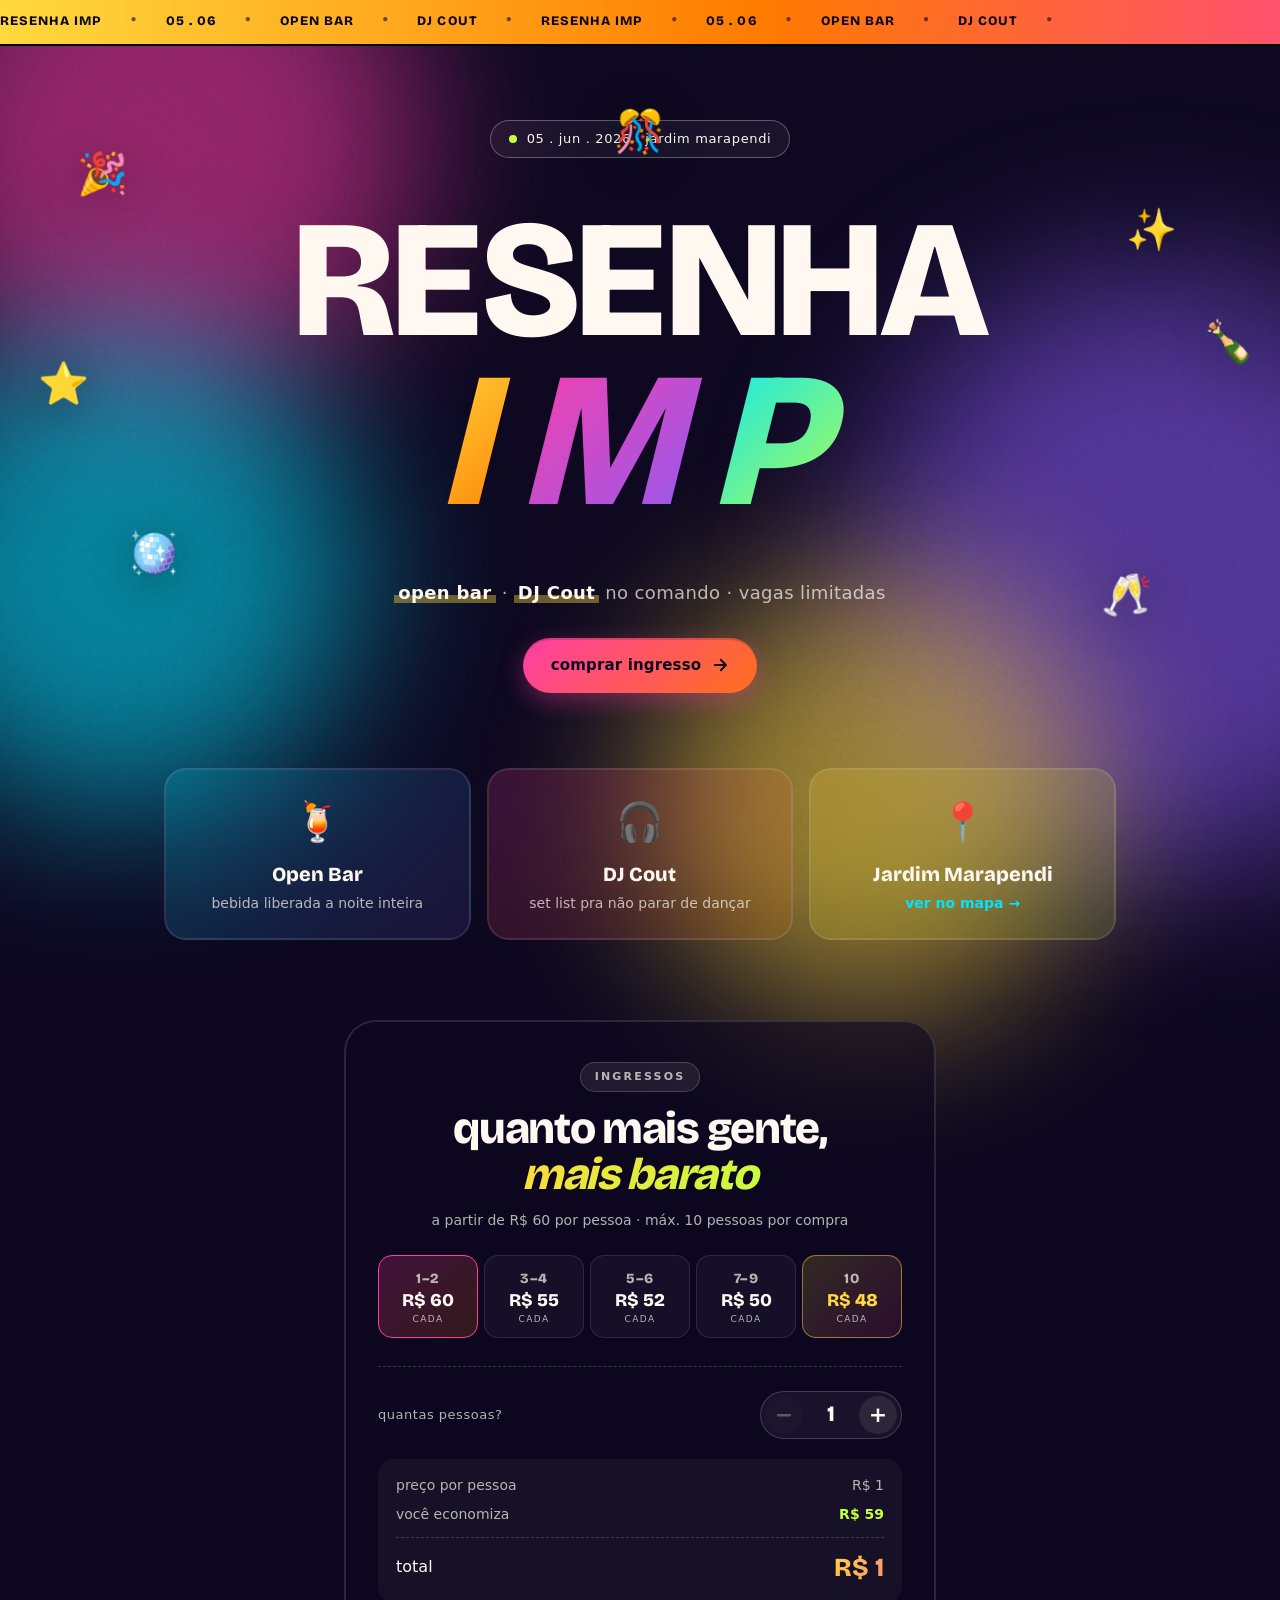
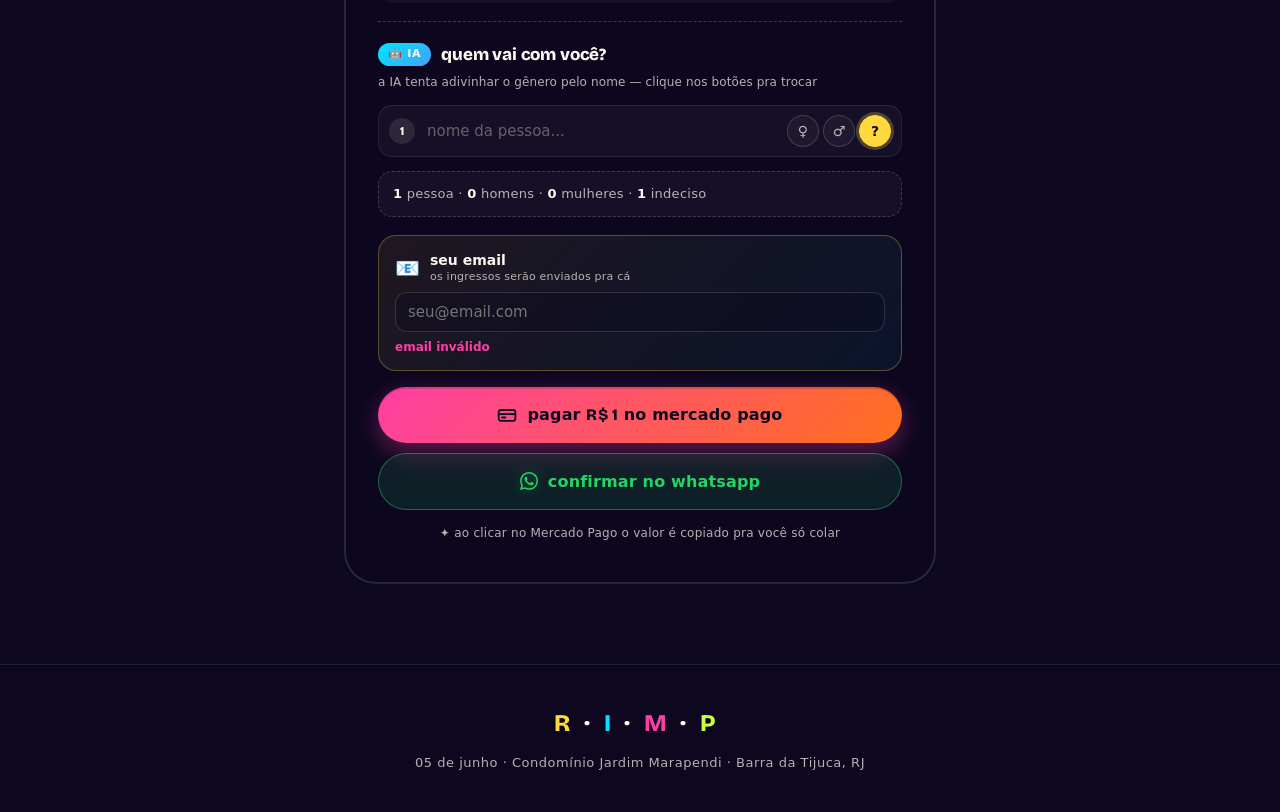
==== index.html @ 580756a3 "Add files via upload setup" ====
<!DOCTYPE html>
<html lang="pt-BR">
<head>
<meta charset="UTF-8" />
<meta name="viewport" content="width=device-width, initial-scale=1.0" />
<meta name="description" content="RESENHA IMP — 5 de junho · Jardim Marapendi · Open Bar · DJ Cout" />
<title>RESENHA IMP · 05.06</title>
<link rel="preconnect" href="https://fonts.googleapis.com" />
<link rel="preconnect" href="https://fonts.gstatic.com" crossorigin />
<link href="https://fonts.googleapis.com/css2?family=Bricolage+Grotesque:opsz,wght@12..96,400;12..96,600;12..96,800&family=Space+Grotesque:wght@400;500;700&family=Caveat:wght@500;700&display=swap" rel="stylesheet" />
<link rel="stylesheet" href="styles.css" />
</head>
<body>

<!-- BLOBS DE FUNDO -->
<div class="blob blob-1"></div>
<div class="blob blob-2"></div>
<div class="blob blob-3"></div>
<div class="blob blob-4"></div>
<div class="grain"></div>

<!-- TICKER -->
<div class="ticker">
  <div class="ticker-track">
    <span>RESENHA IMP</span><span class="dot">●</span>
    <span>05 . 06</span><span class="dot">●</span>
    <span>OPEN BAR</span><span class="dot">●</span>
    <span>DJ COUT</span><span class="dot">●</span>
    <span>RESENHA IMP</span><span class="dot">●</span>
    <span>05 . 06</span><span class="dot">●</span>
    <span>OPEN BAR</span><span class="dot">●</span>
    <span>DJ COUT</span><span class="dot">●</span>
  </div>
</div>

<!-- HERO -->
<header class="hero">
  <div class="floaters" aria-hidden="true">
    <span class="floater" style="--top: 14%; --left: 6%;  --d: 0s;">🎉</span>
    <span class="floater" style="--top: 22%; --left: 88%; --d: 0.6s;">✨</span>
    <span class="floater" style="--top: 68%; --left: 10%; --d: 1.2s;">🪩</span>
    <span class="floater" style="--top: 74%; --left: 86%; --d: 1.8s;">🥂</span>
    <span class="floater" style="--top: 8%;  --left: 48%; --d: 2.4s;">🎊</span>
    <span class="floater" style="--top: 44%; --left: 3%;  --d: 3s;">⭐</span>
    <span class="floater" style="--top: 38%; --left: 94%; --d: 3.6s;">🍾</span>
  </div>

  <div class="hero-tag">
    <span class="pulse"></span>
    <span>05 . jun . 2026 · jardim marapendi</span>
  </div>

  <h1 class="hero-title">
    <span class="word">RE</span><span class="word">SE</span><span class="word">NHA</span>
    <span class="hero-imp">
      <span class="imp-letter l1">I</span><span class="imp-letter l2">M</span><span class="imp-letter l3">P</span>
    </span>
  </h1>

  <p class="hero-sub">
    <strong>open bar</strong> · <strong>DJ Cout</strong> no comando · vagas limitadas
  </p>

  <div class="hero-cta">
    <a href="#ingressos" class="btn btn-primary">
      <span>comprar ingresso</span>
      <svg viewBox="0 0 24 24" width="18" height="18" fill="none" stroke="currentColor" stroke-width="2.5" stroke-linecap="round" stroke-linejoin="round"><path d="M5 12h14M13 5l7 7-7 7"/></svg>
    </a>
  </div>
</header>

<!-- HIGHLIGHTS COMPACTOS -->
<section class="highlights">
  <div class="hl-card hl-bar">
    <div class="hl-emoji">🍹</div>
    <h3>Open Bar</h3>
    <p>bebida liberada a noite inteira</p>
  </div>
  <div class="hl-card hl-dj">
    <div class="hl-emoji">🎧</div>
    <h3>DJ Cout</h3>
    <p>set list pra não parar de dançar</p>
  </div>
  <div class="hl-card hl-place">
    <div class="hl-emoji">📍</div>
    <h3>Jardim Marapendi</h3>
    <p><a href="https://www.google.com/maps/search/?api=1&query=Condomínio+Jardim+Marapendi+Barra+da+Tijuca" target="_blank" rel="noopener">ver no mapa →</a></p>
  </div>
</section>

<!-- INGRESSOS -->
<section class="tix" id="ingressos">
  <div class="tix-card">
    <span class="kicker">ingressos</span>
    <h2>quanto mais gente, <em>mais barato</em></h2>
    <p class="tix-sub">a partir de R$ 60 por pessoa · máx. 10 pessoas por compra</p>

    <!-- FAIXAS DE PREÇO POR PESSOA -->
    <div class="tier-grid">
      <div class="tier"><span class="tier-n">1–2</span><span class="tier-pp">R$ 60</span><span class="tier-each">cada</span></div>
      <div class="tier"><span class="tier-n">3–4</span><span class="tier-pp">R$ 55</span><span class="tier-each">cada</span></div>
      <div class="tier"><span class="tier-n">5–6</span><span class="tier-pp">R$ 52</span><span class="tier-each">cada</span></div>
      <div class="tier"><span class="tier-n">7–9</span><span class="tier-pp">R$ 50</span><span class="tier-each">cada</span></div>
      <div class="tier tier-best"><span class="tier-n">10</span><span class="tier-pp">R$ 48</span><span class="tier-each">cada</span></div>
    </div>

    <!-- CALCULADORA -->
    <div class="calc">
      <div class="calc-row">
        <span class="calc-label">quantas pessoas?</span>
        <div class="counter">
          <button type="button" class="cbtn" id="minus" aria-label="diminuir">−</button>
          <span class="count" id="qty">1</span>
          <button type="button" class="cbtn" id="plus" aria-label="aumentar">+</button>
        </div>
      </div>

      <div class="calc-break">
        <div class="brk"><span>preço por pessoa</span><span id="perPerson">R$ 60</span></div>
        <div class="brk brk-disc"><span>você economiza</span><span id="discount">R$ 0</span></div>
        <div class="brk brk-total"><span>total</span><span id="total">R$ 60</span></div>
      </div>

      <!-- LISTA DE NOMES + IA DE GÊNERO -->
      <div class="names-block">
        <div class="names-head">
          <span class="ai-tag">🤖 IA</span>
          <span class="names-title">quem vai com você?</span>
        </div>
        <p class="names-hint">a IA tenta adivinhar o gênero pelo nome — clique nos botões pra trocar</p>
        <div class="names-list" id="namesList"></div>
        <div class="names-summary" id="namesSummary">—</div>
      </div>

      <!-- EMAIL — pra receber os ingressos -->
      <div class="email-block">
        <label class="email-label" for="buyerEmail">
          <span class="email-icon">📧</span>
          <span class="email-text">
            <strong>seu email</strong>
            <small>os ingressos serão enviados pra cá</small>
          </span>
        </label>
        <input type="email" id="buyerEmail" class="email-input" placeholder="seu@email.com" autocomplete="email" required inputmode="email" />
        <span class="email-error" id="emailError" hidden>email inválido</span>
      </div>

      <div class="pay-stack">
        <button type="button" class="btn btn-primary big" onclick="pagarMP()">
          <svg viewBox="0 0 24 24" width="20" height="20" fill="none" stroke="currentColor" stroke-width="2.2" stroke-linecap="round" stroke-linejoin="round"><rect x="2" y="6" width="20" height="13" rx="2.5"/><path d="M2 11h20"/><path d="M6 15h4"/></svg>
          <span>pagar <strong id="mpAmount">R$ 60</strong> no mercado pago</span>
        </button>
        <button type="button" class="btn btn-wa big" onclick="comprar()">
          <svg viewBox="0 0 24 24" width="18" height="18" fill="currentColor"><path d="M20.52 3.48A11.78 11.78 0 0 0 12.06 0C5.5 0 .17 5.32.17 11.88c0 2.09.55 4.13 1.59 5.93L0 24l6.35-1.66a11.86 11.86 0 0 0 5.7 1.45h.01c6.55 0 11.88-5.33 11.88-11.88 0-3.17-1.23-6.15-3.42-8.43Zm-8.46 18.27a9.85 9.85 0 0 1-5.02-1.37l-.36-.21-3.77.99 1.01-3.67-.23-.38a9.86 9.86 0 1 1 18.27-5.23c0 5.43-4.41 9.87-9.9 9.87Zm5.42-7.39c-.3-.15-1.76-.87-2.03-.97s-.47-.15-.67.15-.77.97-.94 1.17c-.17.2-.35.22-.65.07-.3-.15-1.25-.46-2.38-1.47-.88-.78-1.47-1.74-1.64-2.04-.17-.3-.02-.46.13-.61.13-.13.3-.35.45-.52.15-.17.2-.3.3-.5.1-.2.05-.37-.02-.52-.07-.15-.67-1.62-.92-2.21-.24-.58-.49-.5-.67-.51l-.57-.01c-.2 0-.52.07-.79.37-.27.3-1.04 1.02-1.04 2.49 0 1.47 1.07 2.89 1.22 3.09.15.2 2.1 3.21 5.09 4.5.71.31 1.27.5 1.7.64.71.23 1.36.2 1.87.12.57-.08 1.76-.72 2.01-1.41.25-.69.25-1.28.17-1.41-.07-.13-.27-.2-.57-.35Z"/></svg>
          <span>confirmar no whatsapp</span>
        </button>
      </div>

      <p class="pay-tip">✦ ao clicar no Mercado Pago o valor é copiado pra você só colar</p>
    </div>
  </div>
</section>

<!-- TOAST -->
<div class="toast" id="toast"></div>

<!-- FOOTER -->
<footer class="footer">
  <div class="footer-mark">
    <span>R</span><span>·</span><span>I</span><span>·</span><span>M</span><span>·</span><span>P</span>
  </div>
  <p>05 de junho · Condomínio Jardim Marapendi · Barra da Tijuca, RJ</p>
</footer>

<script src="script.js"></script>
</body>
</html>
---- styles.css ----
/* ============================================
   RESENHA IMP — STYLES
============================================ */

:root {
  --pink: #ff3ea5;
  --yellow: #ffd93d;
  --cyan: #00e5ff;
  --purple: #8b5cf6;
  --orange: #ff7a00;
  --lime: #c5ff3d;
  --bg: #0d0820;
  --ink: #fff8f0;
  --ink-soft: rgba(255, 248, 240, 0.7);
}

* { box-sizing: border-box; margin: 0; padding: 0; }

html { scroll-behavior: smooth; }

body {
  font-family: 'Space Grotesque', -apple-system, system-ui, sans-serif;
  background: var(--bg);
  color: var(--ink);
  overflow-x: hidden;
  position: relative;
  min-height: 100vh;
  line-height: 1.5;
}

/* ===== BLOBS DE FUNDO ===== */
.blob {
  position: fixed;
  border-radius: 50%;
  filter: blur(80px);
  opacity: 0.55;
  z-index: 0;
  pointer-events: none;
  will-change: transform;
}
.blob-1 { width: 520px; height: 520px; background: var(--pink); top: -120px; left: -100px; animation: float 18s ease-in-out infinite; }
.blob-2 { width: 600px; height: 600px; background: var(--purple); top: 30%; right: -180px; animation: float 22s ease-in-out infinite reverse; }
.blob-3 { width: 480px; height: 480px; background: var(--cyan); bottom: 10%; left: -120px; animation: float 20s ease-in-out infinite; animation-delay: -5s; }
.blob-4 { width: 440px; height: 440px; background: var(--yellow); bottom: -120px; right: 15%; animation: float 24s ease-in-out infinite reverse; animation-delay: -8s; }

@keyframes float {
  0%, 100% { transform: translate(0, 0) scale(1); }
  33% { transform: translate(60px, -40px) scale(1.08); }
  66% { transform: translate(-40px, 60px) scale(0.95); }
}

/* ===== GRÃO ===== */
.grain {
  position: fixed;
  inset: 0;
  z-index: 1;
  pointer-events: none;
  opacity: 0.08;
  mix-blend-mode: overlay;
  background-image: url("data:image/svg+xml,%3Csvg viewBox='0 0 200 200' xmlns='http://www.w3.org/2000/svg'%3E%3Cfilter id='n'%3E%3CfeTurbulence type='fractalNoise' baseFrequency='0.9' numOctaves='3'/%3E%3C/filter%3E%3Crect width='100%25' height='100%25' filter='url(%23n)'/%3E%3C/svg%3E");
}

/* ===== TICKER ===== */
.ticker {
  position: relative;
  z-index: 5;
  background: linear-gradient(90deg, var(--yellow), var(--orange), var(--pink), var(--purple), var(--cyan), var(--yellow));
  background-size: 300% 100%;
  animation: hueShift 8s linear infinite;
  border-bottom: 2px solid #000;
  overflow: hidden;
  padding: 12px 0;
}

@keyframes hueShift {
  to { background-position: 300% 0; }
}

.ticker-track {
  display: flex;
  gap: 28px;
  white-space: nowrap;
  animation: tick 24s linear infinite;
  font-family: 'Bricolage Grotesque', sans-serif;
  font-weight: 800;
  letter-spacing: 0.08em;
  font-size: 13px;
  color: #0d0820;
  text-transform: uppercase;
}
.ticker-track .dot { font-size: 10px; opacity: 0.6; }

@keyframes tick {
  to { transform: translateX(-50%); }
}

/* ===== HERO ===== */
.hero {
  position: relative;
  z-index: 2;
  min-height: 78vh;
  display: flex;
  flex-direction: column;
  align-items: center;
  justify-content: center;
  padding: 50px 24px 30px;
  text-align: center;
}

.hero-tag {
  display: inline-flex;
  align-items: center;
  gap: 10px;
  padding: 8px 18px;
  border: 1.5px solid rgba(255, 248, 240, 0.3);
  border-radius: 100px;
  backdrop-filter: blur(12px);
  background: rgba(255, 248, 240, 0.05);
  font-size: 13px;
  letter-spacing: 0.05em;
  margin-bottom: 28px;
  text-transform: lowercase;
}
.pulse {
  width: 8px; height: 8px;
  background: var(--lime);
  border-radius: 50%;
  box-shadow: 0 0 0 0 var(--lime);
  animation: pulse 2s infinite;
}
@keyframes pulse {
  0% { box-shadow: 0 0 0 0 rgba(197, 255, 61, 0.6); }
  70% { box-shadow: 0 0 0 12px rgba(197, 255, 61, 0); }
  100% { box-shadow: 0 0 0 0 rgba(197, 255, 61, 0); }
}

.hero-title {
  position: relative;
  z-index: 2;
  font-family: 'Bricolage Grotesque', sans-serif;
  font-weight: 800;
  font-size: clamp(56px, 13vw, 184px);
  line-height: 0.9;
  letter-spacing: -0.02em;
  margin-bottom: 22px;
  text-transform: uppercase;
  padding: 0.12em 0.04em;
}
.word {
  display: inline-block;
  color: var(--ink);
  padding: 0 0.01em;
  transition: transform 0.4s cubic-bezier(.2,.8,.2,1);
  animation: letterIn 0.8s cubic-bezier(.34,1.56,.64,1) backwards;
}
.word:nth-of-type(1) { animation-delay: 0.05s; }
.word:nth-of-type(2) { animation-delay: 0.15s; }
.word:nth-of-type(3) { animation-delay: 0.25s; }
.word:hover { transform: translateY(-10px) rotate(-3deg); }

.hero-imp {
  display: block;
  margin-top: -0.05em;
  font-size: 1.15em;
  letter-spacing: 0;
  padding: 0 0.04em;
  animation: impWobble 8s ease-in-out infinite;
}
@keyframes impWobble {
  0%, 100% { transform: rotate(0); }
  25% { transform: rotate(-1deg); }
  75% { transform: rotate(1deg); }
}

.imp-letter {
  display: inline-block;
  font-style: italic;
  padding: 0.05em 0.18em 0.05em 0.05em;
  margin-right: -0.05em;
  background-size: 200% 200%;
  -webkit-background-clip: text;
  background-clip: text;
  color: transparent;
  animation: shine 3s ease-in-out infinite, letterIn 0.8s cubic-bezier(.34,1.56,.64,1) backwards;
  transition: transform 0.3s;
}
.l1 { background-image: linear-gradient(135deg, var(--yellow), var(--orange), var(--pink)); animation-delay: 0s, 0.5s; }
.l2 { background-image: linear-gradient(135deg, var(--pink), var(--purple), var(--cyan));   animation-delay: 0.4s, 0.6s; }
.l3 { background-image: linear-gradient(135deg, var(--cyan), var(--lime), var(--yellow));   animation-delay: 0.8s, 0.7s; }

@keyframes shine {
  0%, 100% { background-position: 0% 50%; }
  50% { background-position: 100% 50%; }
}
@keyframes letterIn {
  from { opacity: 0; transform: translateY(60px) scale(0.6) rotate(-12deg); }
  to   { opacity: 1; transform: translateY(0)    scale(1)   rotate(0); }
}

/* ===== FLOATERS (decorações flutuantes) ===== */
.floaters {
  position: absolute;
  inset: 0;
  pointer-events: none;
  z-index: 1;
  overflow: hidden;
}
.floater {
  position: absolute;
  top: var(--top);
  left: var(--left);
  font-size: clamp(22px, 3.2vw, 42px);
  filter: drop-shadow(0 8px 22px rgba(0, 0, 0, 0.35));
  animation: floatBob 6s ease-in-out infinite;
  animation-delay: var(--d);
  will-change: transform;
}
@keyframes floatBob {
  0%, 100% { transform: translateY(0) rotate(-10deg) scale(1); }
  50%      { transform: translateY(-32px) rotate(14deg) scale(1.1); }
}

.hero-sub {
  font-size: clamp(15px, 1.8vw, 18px);
  max-width: 520px;
  color: var(--ink-soft);
  margin-bottom: 32px;
  letter-spacing: 0.02em;
}
.hero-sub strong {
  color: var(--ink);
  font-weight: 700;
  background: linear-gradient(180deg, transparent 60%, rgba(255, 217, 61, 0.4) 60%);
  padding: 0 4px;
}

.hero-cta {
  display: flex;
  gap: 14px;
  flex-wrap: wrap;
  justify-content: center;
}

.btn {
  display: inline-flex;
  align-items: center;
  gap: 10px;
  padding: 16px 28px;
  border-radius: 100px;
  font-weight: 600;
  font-size: 15px;
  text-decoration: none;
  cursor: pointer;
  border: none;
  font-family: inherit;
  transition: transform 0.25s cubic-bezier(.2,.8,.2,1), box-shadow 0.25s;
  letter-spacing: 0.01em;
}
.btn-primary {
  position: relative;
  background: linear-gradient(135deg, var(--pink), var(--orange) 60%, var(--yellow));
  background-size: 200% 200%;
  color: #0d0820;
  box-shadow: 0 8px 24px rgba(255, 62, 165, 0.35), 0 2px 0 rgba(0,0,0,0.15) inset;
  animation: btnShine 4s ease-in-out infinite;
}
@keyframes btnShine {
  0%, 100% { background-position: 0% 50%; }
  50%      { background-position: 100% 50%; }
}
.btn-primary:hover {
  transform: translateY(-3px) scale(1.02);
  box-shadow: 0 14px 32px rgba(255, 62, 165, 0.5);
}
.btn-primary:not(.big) svg { animation: arrowBob 1.6s ease-in-out infinite; }
@keyframes arrowBob {
  0%, 100% { transform: translateX(0); }
  50%      { transform: translateX(4px); }
}

.btn.big {
  width: 100%;
  justify-content: center;
  padding: 18px;
  font-size: 16px;
}
.btn-primary.big {
  animation: btnGlow 3s ease-in-out infinite, btnShine 4s ease-in-out infinite;
}
@keyframes btnGlow {
  0%, 100% { box-shadow: 0 8px 24px rgba(255, 62, 165, 0.35), 0 2px 0 rgba(0,0,0,0.15) inset; }
  50%      { box-shadow: 0 14px 44px rgba(255, 62, 165, 0.65), 0 0 60px rgba(255, 217, 61, 0.35), 0 2px 0 rgba(0,0,0,0.15) inset; }
}

/* ===== CAMPO DE EMAIL ===== */
.email-block {
  margin-bottom: 16px;
  padding: 16px 16px 12px;
  border-radius: 18px;
  background: linear-gradient(135deg, rgba(255, 217, 61, 0.08), rgba(0, 229, 255, 0.06));
  border: 1.5px solid rgba(255, 217, 61, 0.3);
}
.email-label {
  display: flex;
  align-items: center;
  gap: 10px;
  margin-bottom: 8px;
  cursor: pointer;
}
.email-icon { font-size: 20px; }
.email-text { display: flex; flex-direction: column; line-height: 1.2; }
.email-text strong { font-size: 14px; color: var(--ink); font-weight: 700; }
.email-text small { font-size: 11px; color: var(--ink-soft); letter-spacing: 0.02em; margin-top: 2px; }
.email-input {
  width: 100%;
  padding: 10px 12px;
  border-radius: 12px;
  border: 1.5px solid rgba(255, 248, 240, 0.15);
  background: rgba(13, 8, 32, 0.4);
  color: var(--ink);
  font-family: inherit;
  font-size: 15px;
  transition: border-color 0.2s, background 0.2s;
}
.email-input:focus {
  outline: none;
  border-color: var(--yellow);
  background: rgba(13, 8, 32, 0.6);
}
.email-input.invalid {
  border-color: var(--pink);
  background: rgba(255, 62, 165, 0.06);
}
.email-error {
  display: inline-block;
  margin-top: 6px;
  font-size: 12px;
  color: var(--pink);
  font-weight: 600;
}

/* ===== STACK DE PAGAMENTO + WHATSAPP ===== */
.pay-stack {
  display: flex;
  flex-direction: column;
  gap: 10px;
  margin-bottom: 14px;
}
.btn-primary.big strong {
  font-weight: 800;
  font-family: 'Bricolage Grotesque', sans-serif;
  letter-spacing: 0.01em;
}
#mpAmount.bump {
  display: inline-block;
  animation: popTotal 0.4s cubic-bezier(.34,1.56,.64,1);
}

.btn-wa {
  background: rgba(37, 211, 102, 0.12);
  color: #25D366;
  border: 1.5px solid rgba(37, 211, 102, 0.45);
  backdrop-filter: blur(10px);
  transition: background 0.25s, transform 0.25s, box-shadow 0.25s;
}
.btn-wa:hover {
  background: rgba(37, 211, 102, 0.22);
  transform: translateY(-3px);
  box-shadow: 0 10px 28px rgba(37, 211, 102, 0.25);
}
.btn-wa svg {
  filter: drop-shadow(0 0 6px rgba(37, 211, 102, 0.4));
}

.pay-tip {
  font-size: 12px;
  color: var(--ink-soft);
  text-align: center;
  letter-spacing: 0.02em;
  margin-top: 4px;
}

/* ===== BLOCO DE NOMES + IA (INLINE) ===== */
.names-block {
  border-top: 1px dashed rgba(255, 248, 240, 0.2);
  padding-top: 20px;
  margin-top: 6px;
  margin-bottom: 18px;
  text-align: left;
}
.names-head {
  display: flex;
  align-items: center;
  gap: 10px;
  margin-bottom: 6px;
}
.names-title {
  font-family: 'Bricolage Grotesque', sans-serif;
  font-weight: 800;
  font-size: 17px;
  letter-spacing: -0.01em;
  color: var(--ink);
}
.names-hint {
  font-size: 12px;
  color: var(--ink-soft);
  margin-bottom: 14px;
  letter-spacing: 0.01em;
}
.ai-tag {
  display: inline-block;
  padding: 3px 10px;
  border-radius: 100px;
  background: linear-gradient(135deg, var(--cyan), var(--purple));
  background-size: 200% 200%;
  color: white;
  font-size: 11px;
  font-weight: 700;
  letter-spacing: 0.06em;
  text-transform: uppercase;
  animation: shine 3s ease-in-out infinite;
}

.names-list {
  display: flex;
  flex-direction: column;
  gap: 8px;
  margin-bottom: 14px;
}
.name-row {
  display: flex;
  align-items: center;
  gap: 8px;
  padding: 8px 10px;
  border-radius: 14px;
  background: rgba(255, 248, 240, 0.04);
  border: 1.5px solid rgba(255, 248, 240, 0.08);
  transition: border-color 0.25s, background 0.25s;
  flex-wrap: wrap;
  animation: rowIn 0.45s cubic-bezier(.34,1.56,.64,1);
}
@keyframes rowIn {
  from { opacity: 0; transform: translateY(-12px) scale(0.96); }
  to   { opacity: 1; transform: translateY(0)     scale(1); }
}
.name-row:focus-within {
  border-color: rgba(255, 62, 165, 0.45);
  background: rgba(255, 62, 165, 0.05);
}

.name-num {
  width: 26px;
  height: 26px;
  border-radius: 50%;
  background: rgba(255, 248, 240, 0.1);
  color: var(--ink);
  font-family: 'Bricolage Grotesque', sans-serif;
  font-weight: 800;
  font-size: 12px;
  display: flex;
  align-items: center;
  justify-content: center;
  flex-shrink: 0;
}
.name-input {
  flex: 1;
  min-width: 100px;
  padding: 8px 4px;
  background: transparent;
  border: none;
  color: var(--ink);
  font-family: inherit;
  font-size: 15px;
}
.name-input:focus { outline: none; }
.name-input::placeholder { color: rgba(255, 248, 240, 0.35); }

.ai-mark {
  display: inline-flex;
  align-items: center;
  font-size: 11px;
  color: var(--cyan);
  opacity: 0;
  transition: opacity 0.3s;
  flex-shrink: 0;
}
.name-row.predicted .ai-mark { opacity: 0.85; }
.name-row.manual   .ai-mark { opacity: 0; }

.gender-pills {
  display: flex;
  gap: 4px;
  flex-shrink: 0;
}
.gp {
  width: 32px;
  height: 32px;
  border-radius: 50%;
  border: 1.5px solid rgba(255, 248, 240, 0.16);
  background: rgba(255, 248, 240, 0.04);
  color: var(--ink-soft);
  font-size: 14px;
  font-weight: 700;
  cursor: pointer;
  transition: all 0.25s cubic-bezier(.34,1.56,.64,1);
  font-family: inherit;
  display: flex;
  align-items: center;
  justify-content: center;
  padding: 0;
}
.gp:hover { transform: scale(1.1); border-color: rgba(255, 248, 240, 0.4); }

.gp[data-g="F"].active { background: var(--pink);   color: white;   border-color: var(--pink);   box-shadow: 0 0 0 3px rgba(255, 62, 165, 0.25); }
.gp[data-g="M"].active { background: var(--cyan);   color: #0d0820; border-color: var(--cyan);   box-shadow: 0 0 0 3px rgba(0, 229, 255, 0.25); }
.gp[data-g="?"].active { background: var(--yellow); color: #0d0820; border-color: var(--yellow); box-shadow: 0 0 0 3px rgba(255, 217, 61, 0.25); }
.gp.active { animation: gpPop 0.4s cubic-bezier(.34,1.56,.64,1); }
@keyframes gpPop {
  0%   { transform: scale(1); }
  50%  { transform: scale(1.25); }
  100% { transform: scale(1); }
}

.names-summary {
  padding: 12px 14px;
  border-radius: 14px;
  background: rgba(255, 248, 240, 0.04);
  border: 1px dashed rgba(255, 248, 240, 0.18);
  font-size: 13px;
  color: var(--ink-soft);
  margin-bottom: 16px;
  letter-spacing: 0.02em;
}
.names-summary strong { color: var(--ink); font-weight: 700; }

@media (max-width: 480px) {
  .name-row { padding: 8px; }
  .gp { width: 28px; height: 28px; font-size: 13px; }
}

/* ===== BOTÃO LOADING ===== */
.btn.loading {
  position: relative;
  color: transparent !important;
  pointer-events: none;
}
.btn.loading svg { opacity: 0; }
.btn.loading::after {
  content: '';
  position: absolute;
  top: 50%;
  left: 50%;
  width: 22px;
  height: 22px;
  margin: -11px 0 0 -11px;
  border: 2.5px solid rgba(13, 8, 32, 0.25);
  border-top-color: #0d0820;
  border-radius: 50%;
  animation: spin 0.7s linear infinite;
}
@keyframes spin {
  to { transform: rotate(360deg); }
}

/* ===== BANNER DE SUCESSO (após pagamento) ===== */
.success-banner {
  position: fixed;
  inset: 0;
  z-index: 2000;
  display: flex;
  align-items: center;
  justify-content: center;
  padding: 20px;
  background: rgba(13, 8, 32, 0.85);
  backdrop-filter: blur(10px);
  animation: fadeIn 0.4s ease-out;
}
@keyframes fadeIn { from { opacity: 0; } to { opacity: 1; } }

.sb-card {
  position: relative;
  width: min(540px, 100%);
  padding: 40px 28px 28px;
  border-radius: 26px;
  background: linear-gradient(160deg, rgba(255, 62, 165, 0.2), rgba(13, 8, 32, 0.95) 40%, rgba(0, 229, 255, 0.18));
  border: 2px solid rgba(255, 217, 61, 0.4);
  box-shadow: 0 24px 60px rgba(0,0,0,0.5), 0 0 80px rgba(255, 62, 165, 0.25);
  text-align: center;
  animation: sbIn 0.5s cubic-bezier(.34,1.56,.64,1);
}
@keyframes sbIn {
  from { opacity: 0; transform: translateY(40px) scale(0.94); }
  to   { opacity: 1; transform: translateY(0) scale(1); }
}
.sb-emoji { font-size: 56px; margin-bottom: 10px; animation: bounce 1.6s ease-in-out infinite; }
@keyframes bounce {
  0%, 100% { transform: translateY(0); }
  50% { transform: translateY(-10px); }
}
.sb-card h2 {
  font-family: 'Bricolage Grotesque', sans-serif;
  font-size: clamp(26px, 4.5vw, 38px);
  font-weight: 800;
  margin-bottom: 10px;
  letter-spacing: -0.02em;
  background: linear-gradient(135deg, var(--yellow), var(--lime));
  -webkit-background-clip: text;
  background-clip: text;
  color: transparent;
}
.sb-card > p {
  color: var(--ink-soft);
  font-size: 14px;
  margin-bottom: 18px;
}
.sb-card strong { color: var(--yellow); }
.sb-url {
  padding: 12px 14px;
  border-radius: 12px;
  background: rgba(13, 8, 32, 0.6);
  border: 1px dashed rgba(255, 217, 61, 0.45);
  font-family: monospace;
  font-size: 13px;
  word-break: break-all;
  margin-bottom: 18px;
  color: var(--yellow);
}
.sb-actions {
  display: flex;
  flex-direction: column;
  gap: 10px;
}
.sb-actions .btn { width: 100%; justify-content: center; padding: 14px; font-size: 14px; }
.sb-close {
  position: absolute;
  top: 12px; right: 14px;
  width: 32px; height: 32px;
  border-radius: 50%;
  border: none;
  background: rgba(255, 248, 240, 0.08);
  color: var(--ink);
  font-size: 22px;
  line-height: 1;
  cursor: pointer;
  transition: all 0.2s;
}
.sb-close:hover { background: var(--pink); color: white; transform: rotate(90deg); }

/* ===== TOAST ===== */
.toast {
  position: fixed;
  bottom: 28px;
  left: 50%;
  transform: translate(-50%, 110%);
  padding: 12px 22px;
  background: var(--lime);
  color: #0d0820;
  font-weight: 700;
  font-size: 14px;
  letter-spacing: 0.02em;
  border-radius: 100px;
  z-index: 1000;
  opacity: 0;
  pointer-events: none;
  box-shadow: 0 12px 30px rgba(197, 255, 61, 0.4);
  transition: transform 0.5s cubic-bezier(.34,1.56,.64,1), opacity 0.3s;
}
.toast.show {
  opacity: 1;
  transform: translate(-50%, 0);
}

/* ===== HIGHLIGHTS ===== */
.highlights {
  position: relative;
  z-index: 2;
  padding: 20px 24px 60px;
  display: grid;
  grid-template-columns: repeat(auto-fit, minmax(220px, 1fr));
  gap: 16px;
  max-width: 1000px;
  margin: 0 auto;
}
.hl-card {
  padding: 24px 22px;
  border-radius: 22px;
  border: 2px solid rgba(255, 248, 240, 0.1);
  backdrop-filter: blur(14px);
  text-align: center;
  transition: transform 0.4s cubic-bezier(.2,.8,.2,1);
}
.hl-card { animation: cardFloat 5s ease-in-out infinite; }
.hl-card:nth-child(1) { animation-delay: 0s; }
.hl-card:nth-child(2) { animation-delay: 0.6s; }
.hl-card:nth-child(3) { animation-delay: 1.2s; }
@keyframes cardFloat {
  0%, 100% { transform: translateY(0); }
  50%      { transform: translateY(-6px); }
}
.hl-card:hover {
  transform: translateY(-10px) rotate(-1deg) scale(1.03);
  animation-play-state: paused;
}
.hl-bar { background: linear-gradient(135deg, rgba(0, 229, 255, 0.18), rgba(139, 92, 246, 0.12)); }
.hl-dj { background: linear-gradient(135deg, rgba(255, 62, 165, 0.18), rgba(255, 122, 0, 0.12)); }
.hl-place { background: linear-gradient(135deg, rgba(255, 217, 61, 0.18), rgba(197, 255, 61, 0.12)); }

.hl-emoji {
  font-size: 38px;
  margin-bottom: 8px;
  display: inline-block;
  transition: transform 0.4s;
}
.hl-card:hover .hl-emoji { transform: rotate(-12deg) scale(1.1); }
.hl-card h3 {
  font-family: 'Bricolage Grotesque', sans-serif;
  font-size: 20px;
  font-weight: 800;
  margin-bottom: 4px;
}
.hl-card p { color: var(--ink-soft); font-size: 14px; }
.hl-card a { color: var(--cyan); text-decoration: none; font-weight: 600; }
.hl-card a:hover { text-decoration: underline; }

/* ===== INGRESSOS ===== */
.tix {
  position: relative;
  z-index: 2;
  padding: 20px 24px 80px;
  max-width: 640px;
  margin: 0 auto;
}
.tix-card {
  padding: 40px 32px;
  border-radius: 32px;
  border: 2px solid rgba(255, 248, 240, 0.12);
  background: rgba(13, 8, 32, 0.55);
  backdrop-filter: blur(20px);
  text-align: center;
}

.kicker {
  display: inline-block;
  font-size: 11px;
  font-weight: 700;
  letter-spacing: 0.2em;
  text-transform: uppercase;
  padding: 6px 14px;
  border-radius: 100px;
  background: rgba(255, 248, 240, 0.08);
  border: 1px solid rgba(255, 248, 240, 0.18);
  margin-bottom: 14px;
  color: var(--ink-soft);
}

.tix h2 {
  font-family: 'Bricolage Grotesque', sans-serif;
  font-size: clamp(28px, 4.5vw, 44px);
  font-weight: 800;
  line-height: 1.05;
  letter-spacing: -0.03em;
}
.tix h2 em {
  display: inline-block;
  font-style: italic;
  padding: 0 0.18em 0 0.04em;
  margin-right: -0.1em;
  background: linear-gradient(135deg, var(--yellow), var(--lime));
  -webkit-background-clip: text;
  background-clip: text;
  color: transparent;
}
.tix-sub {
  color: var(--ink-soft);
  font-size: 14px;
  margin: 12px 0 24px;
}

/* faixas de preço */
.tier-grid {
  display: grid;
  grid-template-columns: repeat(5, 1fr);
  gap: 6px;
  margin-bottom: 28px;
}
.tier {
  padding: 12px 4px 10px;
  border-radius: 14px;
  background: rgba(255, 248, 240, 0.04);
  border: 1.5px solid rgba(255, 248, 240, 0.1);
  display: flex;
  flex-direction: column;
  align-items: center;
  gap: 2px;
  transition: all 0.3s;
}
.tier-n {
  font-family: 'Bricolage Grotesque', sans-serif;
  font-weight: 800;
  font-size: 14px;
  letter-spacing: 0.04em;
  color: var(--ink-soft);
  text-transform: uppercase;
}
.tier-pp {
  font-family: 'Bricolage Grotesque', sans-serif;
  font-weight: 800;
  font-size: 18px;
  color: var(--ink);
  line-height: 1.1;
}
.tier-each {
  font-size: 9px;
  letter-spacing: 0.16em;
  text-transform: uppercase;
  color: var(--ink-soft);
}
.tier-best {
  background: linear-gradient(135deg, rgba(255, 217, 61, 0.16), rgba(255, 62, 165, 0.12));
  border-color: rgba(255, 217, 61, 0.5);
}
.tier-best .tier-pp { color: var(--yellow); }
.tier.active {
  background: linear-gradient(135deg, rgba(255, 62, 165, 0.22), rgba(255, 122, 0, 0.16));
  border-color: var(--pink);
  animation: tierWiggle 0.7s cubic-bezier(.34,1.56,.64,1);
  box-shadow: 0 0 0 0 rgba(255, 62, 165, 0.4);
}
.tier.active .tier-pp {
  color: var(--ink);
  animation: bumpPrice 0.5s ease-out;
}
@keyframes tierWiggle {
  0%   { transform: scale(1) rotate(0); }
  30%  { transform: scale(1.12) rotate(-3deg); }
  60%  { transform: scale(1.08) rotate(3deg); }
  100% { transform: scale(1.05) rotate(0); }
}
@keyframes bumpPrice {
  0%   { transform: scale(1); }
  50%  { transform: scale(1.25); }
  100% { transform: scale(1); }
}

/* calculadora */
.calc {
  text-align: left;
  border-top: 1px dashed rgba(255, 248, 240, 0.2);
  padding-top: 24px;
}
.calc-row {
  display: flex;
  align-items: center;
  justify-content: space-between;
  margin-bottom: 20px;
  flex-wrap: wrap;
  gap: 12px;
}
.calc-label {
  font-size: 13px;
  letter-spacing: 0.04em;
  text-transform: lowercase;
  color: var(--ink-soft);
}

.counter {
  display: flex;
  align-items: center;
  gap: 10px;
  background: rgba(255, 248, 240, 0.05);
  border: 1.5px solid rgba(255, 248, 240, 0.18);
  border-radius: 100px;
  padding: 4px;
}
.cbtn {
  width: 38px; height: 38px;
  border-radius: 50%;
  border: none;
  background: rgba(255, 248, 240, 0.08);
  color: var(--ink);
  font-size: 22px;
  font-weight: 700;
  cursor: pointer;
  transition: all 0.2s;
  display: flex;
  align-items: center;
  justify-content: center;
  font-family: inherit;
}
.cbtn:hover { background: var(--pink); color: #0d0820; transform: scale(1.05); }
.cbtn:disabled { opacity: 0.3; cursor: not-allowed; transform: none; background: rgba(255, 248, 240, 0.05); color: var(--ink); }
.count {
  font-family: 'Bricolage Grotesque', sans-serif;
  font-weight: 800;
  font-size: 22px;
  min-width: 36px;
  text-align: center;
  color: var(--ink);
}

.calc-break {
  background: rgba(255, 248, 240, 0.04);
  border-radius: 16px;
  padding: 16px 18px;
  margin-bottom: 18px;
  display: flex;
  flex-direction: column;
  gap: 8px;
}
.brk {
  display: flex;
  justify-content: space-between;
  align-items: center;
  font-size: 14px;
  color: var(--ink-soft);
}
.brk-disc span:last-child { color: var(--lime); font-weight: 700; }
.brk-total {
  border-top: 1px dashed rgba(255, 248, 240, 0.18);
  padding-top: 10px;
  margin-top: 4px;
  font-size: 16px;
  color: var(--ink);
}
.brk-total span:last-child {
  font-family: 'Bricolage Grotesque', sans-serif;
  font-weight: 800;
  font-size: 26px;
  background: linear-gradient(135deg, var(--yellow), var(--pink));
  background-size: 200% 200%;
  -webkit-background-clip: text;
  background-clip: text;
  color: transparent;
  display: inline-block;
  animation: shine 3s ease-in-out infinite;
}
.brk-total span:last-child.pop {
  animation: shine 3s ease-in-out infinite, popTotal 0.5s cubic-bezier(.34,1.56,.64,1);
}
@keyframes popTotal {
  0%   { transform: scale(1); }
  50%  { transform: scale(1.18); }
  100% { transform: scale(1); }
}
.brk-pp { font-size: 12px; opacity: 0.7; }

/* ===== CONFETE / PARTÍCULAS ===== */
.particle {
  position: fixed;
  width: 8px;
  height: 8px;
  background: var(--c);
  border-radius: 2px;
  pointer-events: none;
  z-index: 999;
  animation: burst 0.9s ease-out forwards;
  will-change: transform, opacity;
}
@keyframes burst {
  0%   { transform: translate(0, 0) rotate(0); opacity: 1; }
  100% { transform: translate(var(--tx), var(--ty)) rotate(var(--r)); opacity: 0; }
}

/* ===== FOOTER ===== */
.footer {
  position: relative;
  z-index: 2;
  text-align: center;
  padding: 40px 24px;
  border-top: 1px solid rgba(255, 248, 240, 0.1);
}
.footer-mark {
  font-family: 'Bricolage Grotesque', sans-serif;
  font-weight: 800;
  font-size: 24px;
  letter-spacing: 0.4em;
  margin-bottom: 12px;
  display: flex;
  justify-content: center;
  gap: 4px;
}
.footer-mark span:nth-child(1) { color: var(--yellow); }
.footer-mark span:nth-child(3) { color: var(--cyan); }
.footer-mark span:nth-child(5) { color: var(--pink); }
.footer-mark span:nth-child(7) { color: var(--lime); }
.footer p {
  color: var(--ink-soft);
  font-size: 13px;
  letter-spacing: 0.04em;
}

/* ===== RESPONSIVO ===== */
@media (max-width: 600px) {
  .hero { padding: 40px 20px 24px; min-height: 70vh; }
  .highlights { padding: 20px 16px 40px; }
  .tix { padding: 20px 16px 60px; }
  .tix-card { padding: 28px 18px; }
  .tier-grid { gap: 4px; }
  .tier { padding: 10px 2px 8px; }
  .tier-n { font-size: 12px; }
  .tier-pp { font-size: 15px; }
  .tier-each { font-size: 8px; letter-spacing: 0.1em; }
}
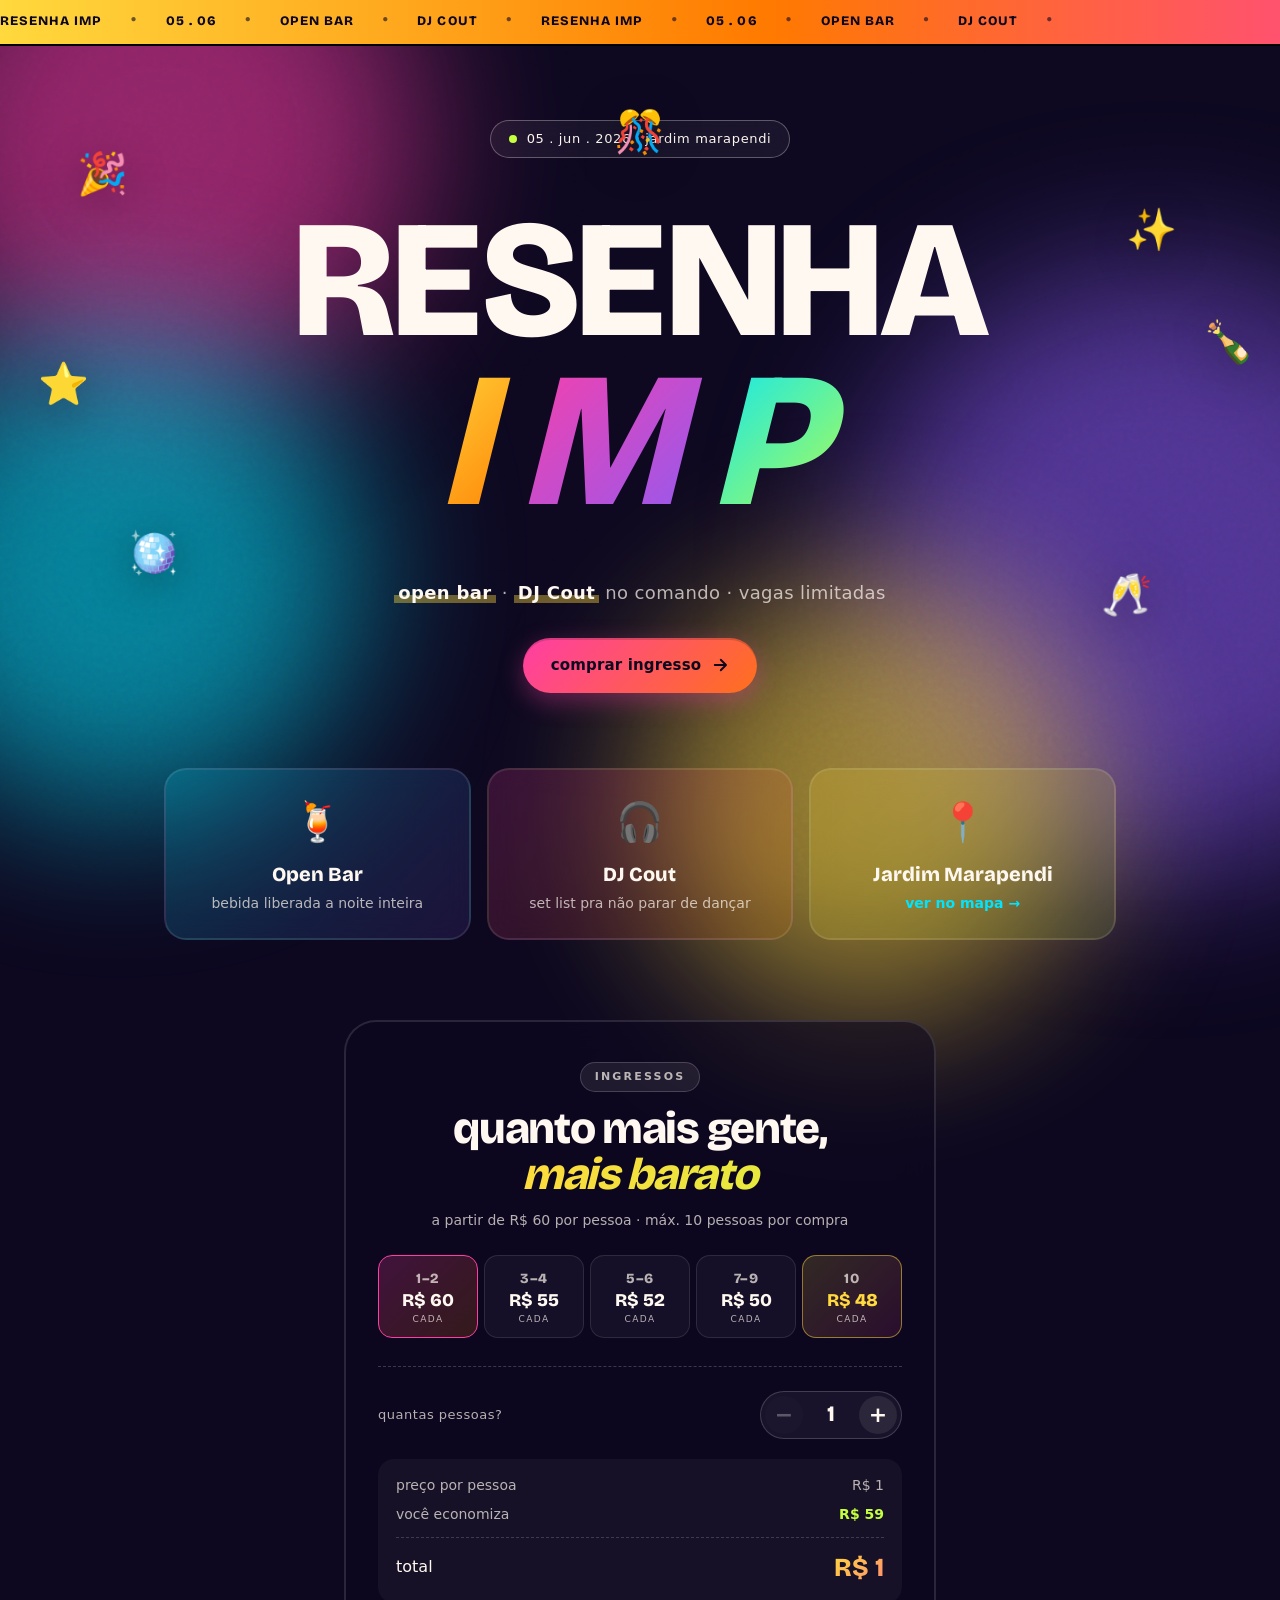
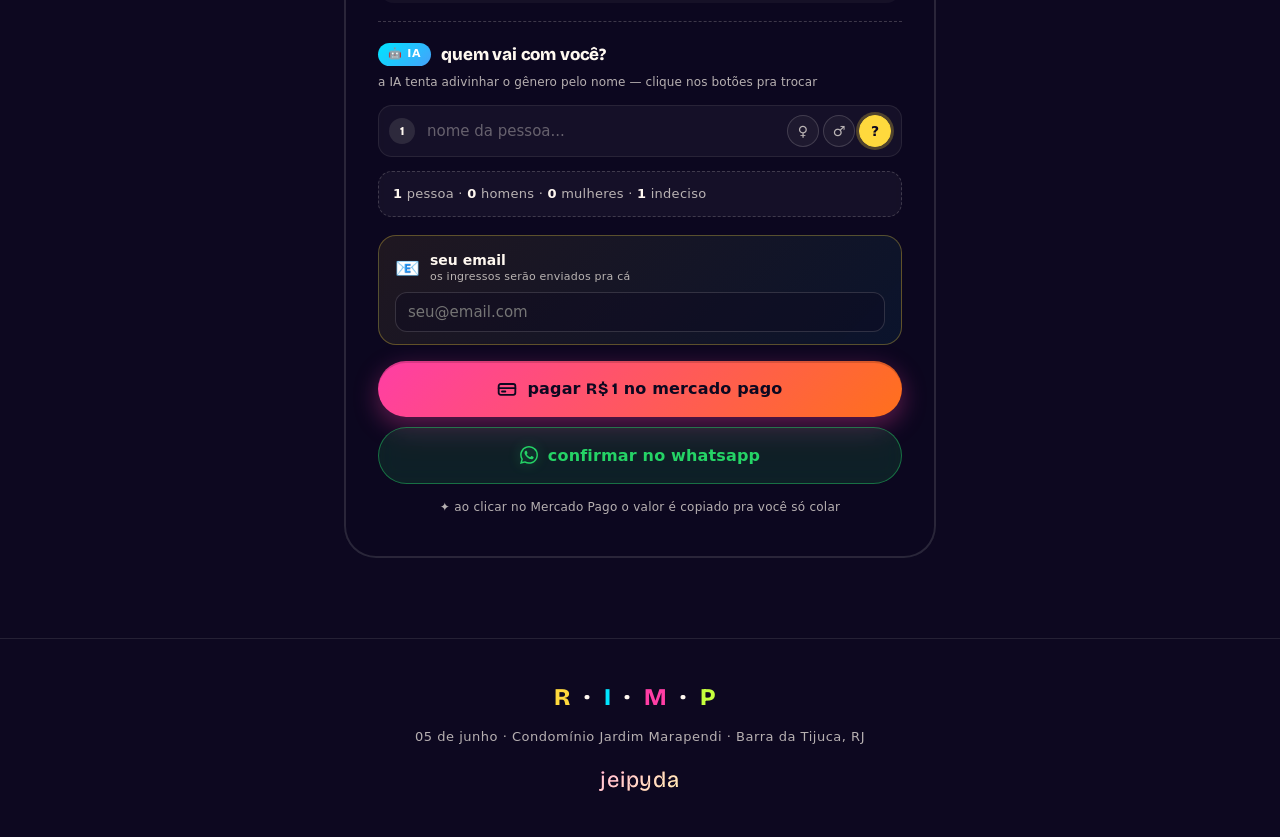
==== commit 4ccb28c9: "Add files via upload signature" ====
--- a/index.html
+++ b/index.html
@@ -170,6 +170,7 @@
     <span>R</span><span>·</span><span>I</span><span>·</span><span>M</span><span>·</span><span>P</span>
   </div>
   <p>05 de junho · Condomínio Jardim Marapendi · Barra da Tijuca, RJ</p>
+  <p class="footer-signature">jeipyda</p>
 </footer>
 
 <script src="script.js"></script>
--- a/styles.css
+++ b/styles.css
@@ -15,6 +15,25 @@
 }
 
 * { box-sizing: border-box; margin: 0; padding: 0; }
+
+/* garante que [hidden] funcione mesmo em elementos com display:flex/block/inline-block */
+[hidden] { display: none !important; }
+
+/* evita zoom acidental ao dar dois toques rápidos em botões/inputs */
+button, a, .btn, .cbtn, input, select, textarea {
+  touch-action: manipulation;
+  -webkit-tap-highlight-color: transparent;
+}
+
+/* RESPEITA acessibilidade: se o usuário pediu menos animação, mata tudo */
+@media (prefers-reduced-motion: reduce) {
+  *, *::before, *::after {
+    animation-duration: 0.01ms !important;
+    animation-iteration-count: 1 !important;
+    transition-duration: 0.05ms !important;
+  }
+  .sparkle, .blob, .floater, .grain, .cursor-glow { display: none !important; }
+}
 
 html { scroll-behavior: smooth; }
 
@@ -989,6 +1008,156 @@
   letter-spacing: 0.04em;
 }
 
+.footer-signature {
+  margin-top: 18px !important;
+  font-family: 'Caveat', 'Bricolage Grotesque', cursive;
+  font-size: 22px !important;
+  letter-spacing: 0.04em !important;
+  background: linear-gradient(135deg, var(--pink), var(--yellow), var(--cyan));
+  background-size: 200% 200%;
+  -webkit-background-clip: text;
+  background-clip: text;
+  color: transparent;
+  animation: shine 4s ease-in-out infinite;
+  display: inline-block;
+  padding: 0 0.1em;
+}
+
+/* ============================================
+   EFEITOS EXTRAS
+============================================ */
+
+/* ----- SPARKLES aleatórios pela página ----- */
+.sparkle {
+  position: fixed;
+  width: 6px;
+  height: 6px;
+  pointer-events: none;
+  z-index: 4;
+  background: var(--yellow);
+  border-radius: 50%;
+  filter: blur(0.5px);
+  box-shadow:
+    0 0 6px var(--yellow),
+    0 0 12px rgba(255, 217, 61, 0.6),
+    0 0 20px rgba(255, 217, 61, 0.3);
+  animation: sparkleIn 1.4s ease-out forwards;
+  will-change: transform, opacity;
+}
+.sparkle.pink   { background: var(--pink);   box-shadow: 0 0 6px var(--pink), 0 0 14px rgba(255, 62, 165, 0.5), 0 0 22px rgba(255, 62, 165, 0.25); }
+.sparkle.cyan   { background: var(--cyan);   box-shadow: 0 0 6px var(--cyan), 0 0 14px rgba(0, 229, 255, 0.5),  0 0 22px rgba(0, 229, 255, 0.25); }
+.sparkle.lime   { background: var(--lime);   box-shadow: 0 0 6px var(--lime), 0 0 14px rgba(197, 255, 61, 0.5), 0 0 22px rgba(197, 255, 61, 0.25); }
+.sparkle.purple { background: var(--purple); box-shadow: 0 0 6px var(--purple), 0 0 14px rgba(139, 92, 246, 0.5), 0 0 22px rgba(139, 92, 246, 0.25); }
+
+@keyframes sparkleIn {
+  0%   { opacity: 0; transform: scale(0) rotate(0deg); }
+  30%  { opacity: 1; transform: scale(1.4) rotate(120deg); }
+  60%  { opacity: 1; transform: scale(0.9) rotate(240deg); }
+  100% { opacity: 0; transform: scale(0) rotate(360deg) translateY(-30px); }
+}
+
+/* ----- CURSOR GLOW (só desktop) ----- */
+.cursor-glow {
+  position: fixed;
+  width: 360px;
+  height: 360px;
+  border-radius: 50%;
+  background: radial-gradient(circle, rgba(255, 62, 165, 0.18), rgba(0, 229, 255, 0.08) 40%, transparent 70%);
+  pointer-events: none;
+  z-index: 3;
+  transform: translate(-50%, -50%);
+  filter: blur(40px);
+  transition: opacity 0.3s;
+  opacity: 0;
+  will-change: left, top;
+  mix-blend-mode: screen;
+}
+@media (hover: hover) and (pointer: fine) {
+  body:hover .cursor-glow { opacity: 1; }
+}
+@media (hover: none) {
+  .cursor-glow { display: none; }
+}
+
+/* ----- TILT 3D em cards (efeito de profundidade) ----- */
+.hl-card,
+.tier {
+  transform-style: preserve-3d;
+  transition: transform 0.15s ease-out, box-shadow 0.2s ease-out, border-color 0.25s, background 0.4s;
+}
+.hl-card.tilting,
+.tier.tilting {
+  transition: transform 0.05s ease-out;
+}
+
+/* ----- RIPPLE em cliques ----- */
+.ripple {
+  position: absolute;
+  border-radius: 50%;
+  background: rgba(255, 248, 240, 0.35);
+  transform: scale(0);
+  animation: rippleExpand 0.7s ease-out forwards;
+  pointer-events: none;
+  z-index: 1;
+}
+@keyframes rippleExpand {
+  to { transform: scale(4); opacity: 0; }
+}
+.btn { position: relative; overflow: hidden; }
+
+/* ----- GRADIENT CYCLING em alguns títulos ----- */
+.tix h2 em,
+.vibes-head h2 em {
+  background-size: 250% 100% !important;
+  animation: shine 4s ease-in-out infinite, gradientShift 8s ease-in-out infinite;
+}
+@keyframes gradientShift {
+  0%, 100% { filter: hue-rotate(0deg); }
+  50%      { filter: hue-rotate(40deg); }
+}
+
+/* ----- NUMBER ANIMATION (escala suave ao mudar) ----- */
+.brk-total span:last-child,
+#perPerson,
+#discount,
+#mpAmount {
+  display: inline-block;
+  transition: transform 0.3s cubic-bezier(.34,1.56,.64,1);
+}
+
+/* ----- MAGNETIC BUTTONS (só desktop) ----- */
+.btn-primary,
+.cbtn {
+  transition: transform 0.18s cubic-bezier(.2,.8,.2,1), box-shadow 0.25s;
+}
+
+/* ----- GLOW PULSE em elementos ativos ----- */
+.tier.active {
+  animation: tierWiggle 0.7s cubic-bezier(.34,1.56,.64,1), tierGlow 2.5s ease-in-out infinite 0.7s;
+}
+@keyframes tierGlow {
+  0%, 100% { box-shadow: 0 0 0 0 rgba(255, 62, 165, 0); }
+  50%      { box-shadow: 0 0 0 8px rgba(255, 62, 165, 0.15); }
+}
+
+/* ----- HOVER WAVE no name-row (lista de pessoas) ----- */
+.name-row::before {
+  content: '';
+  position: absolute;
+  inset: 0;
+  border-radius: inherit;
+  background: linear-gradient(90deg, transparent, rgba(255, 62, 165, 0.06), transparent);
+  opacity: 0;
+  transform: translateX(-100%);
+  transition: transform 0.6s ease, opacity 0.3s;
+  pointer-events: none;
+}
+.name-row { position: relative; overflow: hidden; }
+.name-row:hover::before {
+  opacity: 1;
+  transform: translateX(100%);
+}
+
 /* ===== RESPONSIVO ===== */
 @media (max-width: 600px) {
   .hero { padding: 40px 20px 24px; min-height: 70vh; }
@@ -1000,4 +1169,35 @@
   .tier-n { font-size: 12px; }
   .tier-pp { font-size: 15px; }
   .tier-each { font-size: 8px; letter-spacing: 0.1em; }
-}
+
+  /* MENOS sparkles + emojis no mobile (visual e bateria) */
+  .sparkle { width: 4px; height: 4px; }
+  /* mostra só 4 dos 7 floaters em tela pequena */
+  .floater:nth-child(n+5) { display: none; }
+  .floater { font-size: 22px; }
+
+  /* tira o cursor glow no mobile (já protege via media query mas reforço) */
+  .cursor-glow { display: none; }
+
+  /* botões de pagamento mais "tappable" — mais altos */
+  .btn.big {
+    padding: 20px 18px;
+    font-size: 16px;
+    min-height: 56px;  /* 48px é o mínimo recomendado pelo Apple/Google */
+  }
+
+  /* counter +/- maior pra ser fácil de tocar */
+  .cbtn {
+    width: 44px;
+    height: 44px;
+    font-size: 24px;
+  }
+
+  /* gradient cycling no mobile pode causar pequenos engasgos — desliga */
+  .tix h2 em, .vibes-head h2 em { animation: shine 4s ease-in-out infinite !important; }
+}
+
+/* tablet/portrait — mantém uns floaters */
+@media (max-width: 900px) and (min-width: 601px) {
+  .floater:nth-child(n+6) { display: none; }
+}
